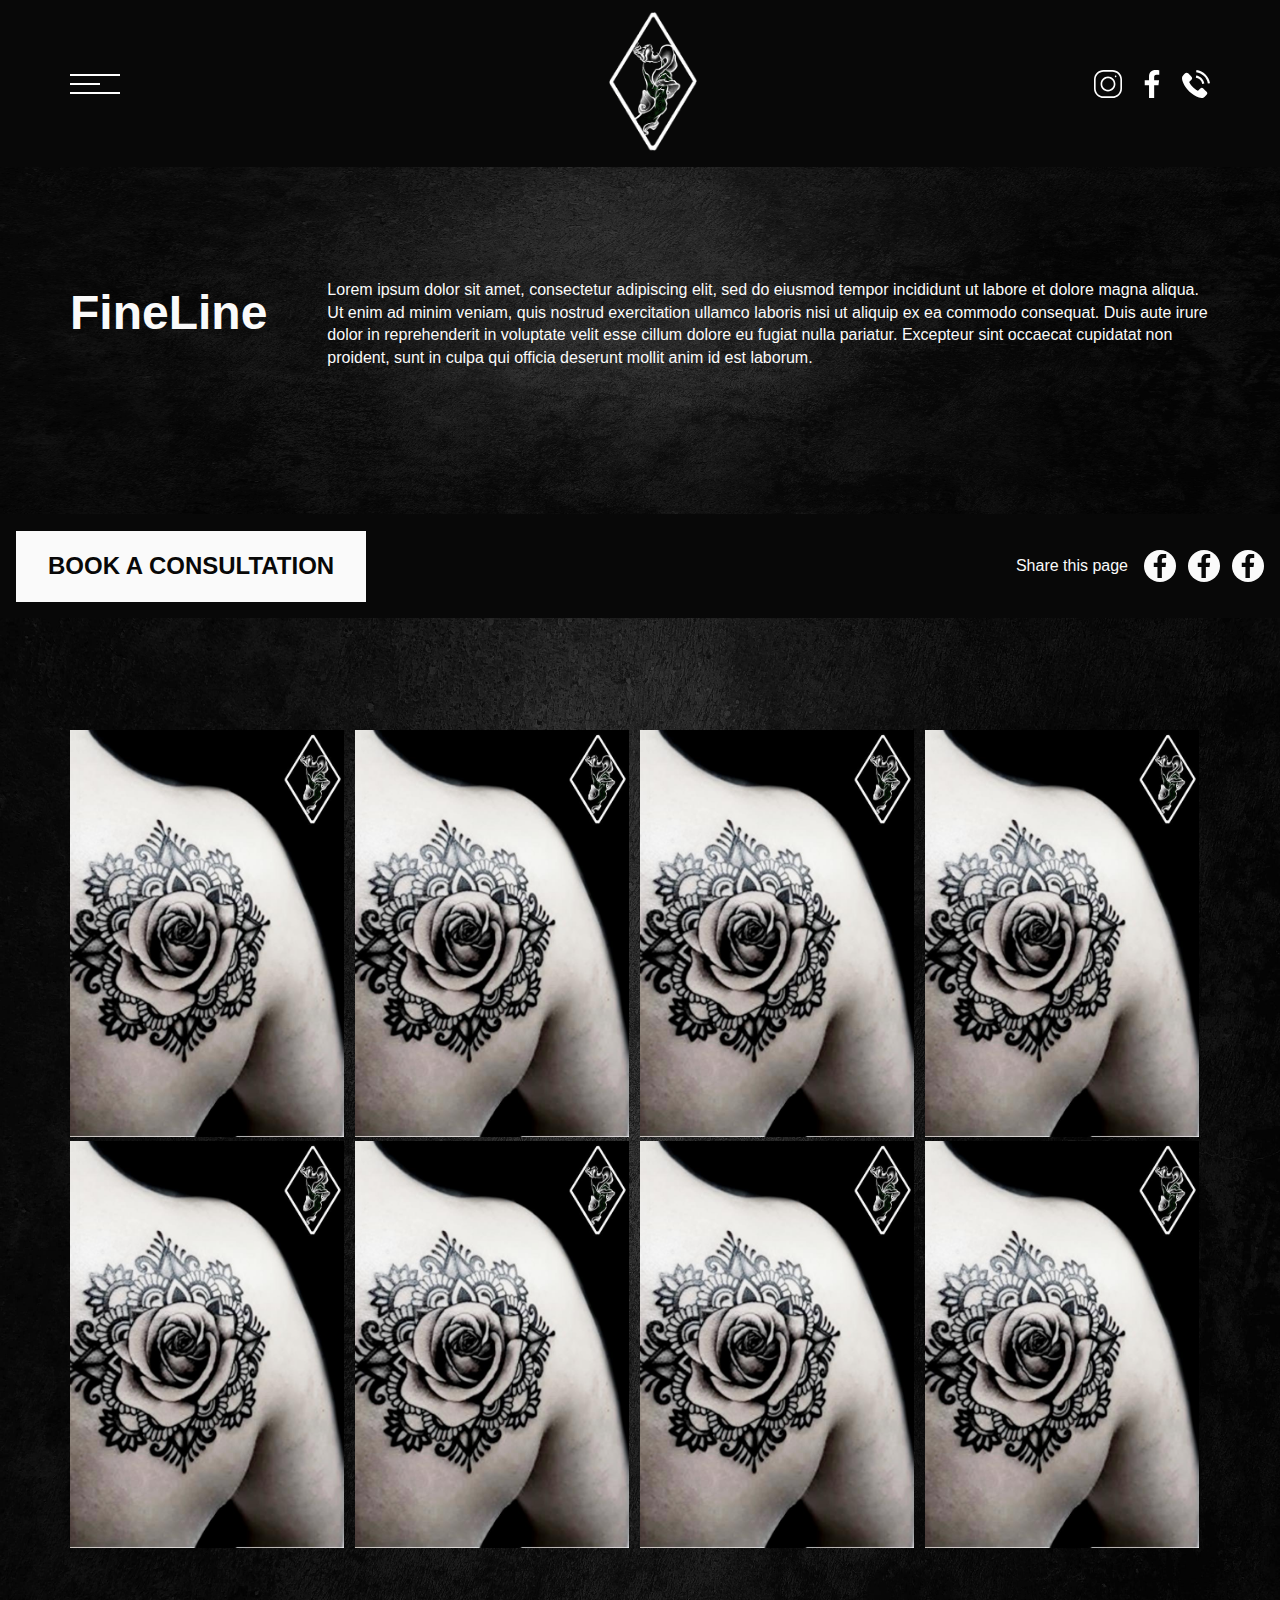
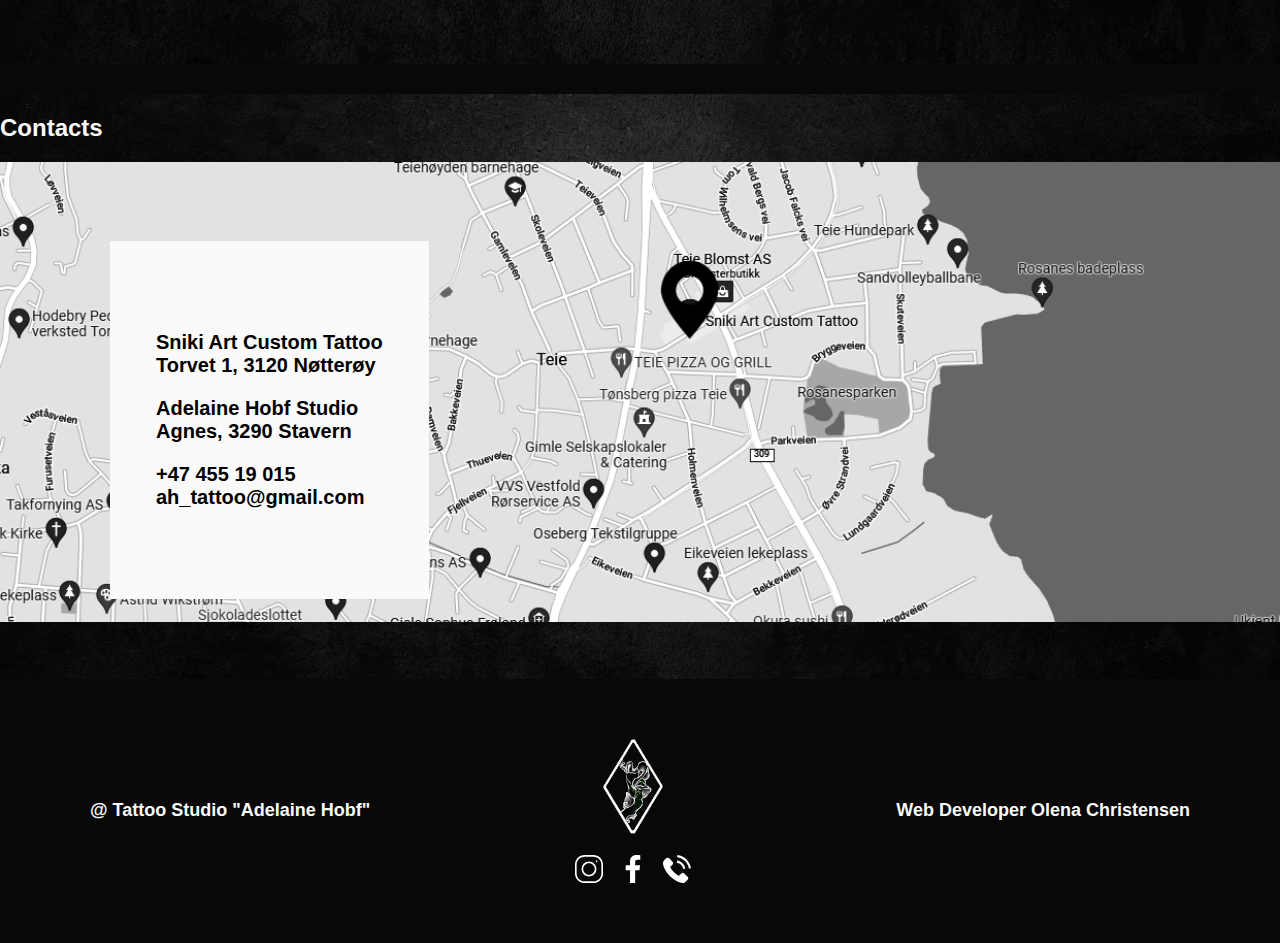
==== markup/portfolio.html @ 4c8a541f "styling" ====
<!DOCTYPE html>
<html lang="en">
<head>
  <meta charset="utf-8" />
  <meta name="viewport" content="width=device-width, initial-scale=1" />
  <meta name="description" content="Web site created using create-react-app"/>
  <link rel="stylesheet" href="../assets/css/style.css"/>
  <link rel="preconnect" href="https://fonts.googleapis.com">
  <link rel="preconnect" href="https://fonts.gstatic.com" crossorigin>
  <link href="https://fonts.googleapis.com/css2?family=Lato:wght@300&family=Montserrat:ital,wght@0,300;0,400;0,500;0,600;0,700;1,400&display=swap" rel="stylesheet">
  <title>AH - The Tattoo Artist</title>
</head>
<body>
<noscript>You need to enable JavaScript to run this app.</noscript>
<div id="root">
  <header class="main-header container">
    <div class="main-header__top">
        <nav class="main-nav">
          <div class="hamburger">
            <span></span>
          </div>
          <ul class="list main-nav__list">
            <li class="main-nav__item">
              <a href="#" class="main-nav__link">Portfolio</a>
            </li>
            <li class="main-nav__item">
              <a class="main-nav__link">Tattoo Artist</a>
            </li>
            <li class="main-nav__item">
              <a class="main-nav__link">Studio Services</a>
            </li>
            <li class="main-nav__item">
              <a class="main-nav__link">F.A.Q</a>
            </li>
            <li class="main-nav__item">
              <a class="main-nav__link">Booking</a>
            </li>
            <li class="main-nav__item">
              <a class="main-nav__link">Contacts</a>
            </li>
          </ul>
        </nav>
      <div class="logo">
        <a href="./" class="logo__link">
          <img src="../assets/img/logo.png" alt="" width="88" height="140"/>
        </a>
      </div>
        <nav class="social-nav">
          <ul class="social-nav__list">
            <li class="social-nav__item">
              <a class="social-nav__link" href="">
                <span><svg><use href="../assets/svg/sprite.svg#instagram"></use></svg></span>
                Instagram
              </a>
            </li>
            <li class="social-nav__item">
              <a class="social-nav__link">
                <span><svg><use href="../assets/svg/sprite.svg#facebook"></use></svg></span>
                Messenger
              </a>
            </li>
            <li class="social-nav__item">
              <a class="social-nav__link">
                <span><svg><use href="../assets/svg/sprite.svg#phone"></use></svg></span>
                Facebook
              </a>
            </li>
          </ul>
        </nav>
    </div>
  </header>
  <main class="site-main">
    <section class="tattoo-style page-block container">
      <h2 class="title title--secondary page-block__title tattoo-style__title">FineLine</h2>
      <div class="tattoo-style__text">
        Lorem ipsum dolor sit amet, consectetur adipiscing elit, sed do eiusmod tempor incididunt ut labore et dolore
        magna aliqua. Ut enim ad minim veniam, quis nostrud exercitation ullamco laboris nisi ut aliquip ex ea commodo
        consequat. Duis aute irure dolor in reprehenderit in voluptate velit esse cillum dolore eu fugiat nulla
        pariatur. Excepteur sint occaecat cupidatat non proident, sunt in culpa qui officia deserunt mollit anim id est
        laborum.
      </div>
    </section>
    <section class="advertisement">
      <div class="container">
      <button class="btn btn--light-bg" type="submit">BOOK A CONSULTATION</button>
      <div class="social-share">
        <span>Share this page</span>
        <ul class="social-share__list list">
          <li class="social-share__item">
            <a href="#" class="social-share__link">
              <svg><use href="../assets/svg/sprite.svg#facebook"></use></svg>
            </a>
          </li>
          <li class="social-share__item">
            <a href="#" class="social-share__link">
              <svg><use href="../assets/svg/sprite.svg#facebook"></use></svg>
            </a>
          </li>
          <li class="social-share__item">
            <a href="#" class="social-share__link">
              <svg><use href="../assets/svg/sprite.svg#facebook"></use></svg>
            </a>
          </li>
        </ul>
      </div>
      </div>
    </section>
    <section class="gallery page-block container">
      <ul class="gallery__list list">
        <li class="gallery__item">
          <img src="../assets/img/gallery/1.jpg" alt="some alt">
        </li>
        <li class="gallery__item">
          <img src="../assets/img/gallery/1.jpg" alt="some alt">
        </li>
        <li class="gallery__item">
          <img src="../assets/img/gallery/1.jpg" alt="some alt">
        </li>
        <li class="gallery__item">
          <img src="../assets/img/gallery/1.jpg" alt="some alt">
        </li>
        <li class="gallery__item">
          <img src="../assets/img/gallery/1.jpg" alt="some alt">
        </li>
        <li class="gallery__item">
          <img src="../assets/img/gallery/1.jpg" alt="some alt">
        </li>
        <li class="gallery__item">
          <img src="../assets/img/gallery/1.jpg" alt="some alt">
        </li>
        <li class="gallery__item">
          <img src="../assets/img/gallery/1.jpg" alt="some alt">
        </li>
      </ul>
    </section>
    <section class="main-page-block contacts container">
      <h2 class="main-page-block__title">Contacts</h2>
      <div class="contacts__map-wrap">
        <picture>
          <source media="(min-width: 990px)" srcset="../assets/img/map.PNG">
          <img src="../assets/img/map-mobile.PNG" alt="" />
        </picture>
        <div class="contacts__content">
          <p>
            Sniki Art Custom Tattoo<br>
            Torvet 1, 3120 Nøtterøy
          </p>
          <p>
            Adelaine Hobf Studio<br>
            Agnes, 3290 Stavern
          </p>
          <p>
            +47 455 19 015<br>
            ah_tattoo@gmail.com
          </p>
        </div>
      </div>
    </section>
  </main>
  <footer class="main-footer container">
    <div class="main-footer__copyrights">@ Tattoo Studio "Adelaine Hobf"</div>
    <div class="main-footer__middle-section">
      <div class="logo">
        <img src="../assets/img/logo.png" alt="" width="88" height="140"/>
      </div>
      <nav class="social-nav">
        <ul class="social-nav__list">
          <li class="social-nav__item">
            <a class="social-nav__link" href="">
              <span><svg><use href="../assets/svg/sprite.svg#instagram"></use></svg></span>
            </a>
          </li>
          <li class="social-nav__item">
            <a class="social-nav__link">
              <span><svg><use href="../assets/svg/sprite.svg#facebook"></use></svg></span>
            </a>
          </li>
          <li class="social-nav__item">
            <a class="social-nav__link">
              <span><svg><use href="../assets/svg/sprite.svg#phone"></use></svg></span>
            </a>
          </li>
        </ul>
      </nav>
    </div>
    <div>Web Developer Olena Christensen</div>
  </footer>
</div>
<div class="modal booking">
  <div class="modal__header">
    <h2 class="title title--secondary modal__title">
      FILL THE FORM AND WE WILL CONTACT YOU SOON
    </h2>
    <button class="close-button"></button>
  </div>
  <div class="modal__content booking__content">
    <form id="bookingModal" class="booking__form" method="POST">
      <div class="booking__input-wrap">
        <input type="text" name="name" placeholder="Full Name" required />
      </div>
      <div class="booking__input-wrap">
        <input type="text" name="phone" placeholder="Phone Number" required />
      </div>
      <div class="booking__input-wrap">
        <input id="consentModal" type="checkbox" name="consent" placeholder="Phone Number" required />
        <label for="consentModal">
          <span class="checkbox"></span>
          CONSENT WITH PROCESSING OF MY PERSONAL DATA
        </label>
      </div>
      <button class="btn btn--transparent booking__submit-btn" type="submit">BOOK A CONSULTATION</button>
    </form>
  </div>
</div>
<script src="../assets/js/script.js"></script>
</body>
</html>
---- assets/css/style.css ----
* {
  box-sizing: border-box;
}

body {
  margin: 0;
  font-family: "Monseratt", sans-serif;
  color: #fafafa;
  background-color: #fafafa;
}

.list {
  margin: 0;
  padding: 0;
  list-style: none;
}

.background-wrap {
  margin: 0 auto;
  width: 1440px;
}

.overlay {
  position: relative;
}
.overlay::before {
  content: "";
  display: block;
  position: absolute;
  width: 100%;
  height: 100%;
  background-color: rgba(0, 0, 0, 0.7);
  box-sizing: border-box;
  top: 0;
  left: 0;
  right: 0;
  bottom: 0;
  z-index: 1;
}

.container {
  margin: 0 auto;
  padding: 0 16px;
  min-width: 320px;
  width: 100vw;
  background-image: url("../img/body-bg-mobile.jpg");
  background-repeat: no-repeat;
  background-size: 100% 100%;
  background-position: top center;
  background-color: #080808;
  overflow: hidden;
}

@media (min-width: 990px) {
  .container {
    padding: 0 70px;
    max-width: 1440px;
    background-image: url("../img/body-bg.jpg");
  }
}
.modal {
  display: none;
}

.modal.shown {
  display: block;
  position: fixed;
  top: 50%;
  left: 50%;
  padding: 40px 20px;
  width: 90%;
  max-width: 600px;
  transform: translate(-50%, -50%);
  color: #080808;
  background-image: url("../img/form-background.png");
  background-repeat: no-repeat;
  background-color: #fafafa;
  z-index: 5;
}
.modal.shown .modal__header {
  position: relative;
  margin-bottom: 20px;
}
.modal.shown .modal__header .close-button {
  position: absolute;
  right: 0;
  top: 0;
  transform: translate(0, -100%);
}
.modal.shown .booking__form {
  padding: 0;
  height: unset;
  background-image: none;
  background-color: transparent;
}

@media (min-width: 990px) {
  .modal.shown {
    padding: 70px 40px;
    width: 600px;
  }
  .modal.shown .modal__header {
    margin-bottom: 36px;
  }
  .modal.shown .modal__header .close-button {
    position: absolute;
    right: -20px;
    top: -20px;
    transform: translate(0, -100%);
  }
  .modal.shown .booking__content {
    width: 100%;
  }
}
.btn {
  position: relative;
  display: flex;
  justify-content: center;
  align-items: center;
  padding: 0 16px;
  height: 46px;
  font-size: 16px;
  font-weight: 800;
  color: #080808;
  text-transform: uppercase;
  border: 2px solid #080808;
  border-left: none;
}

.btn--transparent {
  background-color: transparent;
}
.btn--transparent::before {
  content: "";
  display: block;
  position: absolute;
  width: 2px;
  height: 50%;
  background-color: black;
  box-sizing: border-box;
  left: 0;
  bottom: 0;
}

.btn--light-bg {
  background-color: #fafafa;
  border: none;
}
.btn--light-bg::before {
  display: none;
}

@media (min-width: 990px) {
  .btn {
    padding: 0 32px;
    height: 71px;
    font-size: 24px;
    font-weight: 700;
  }
}
.close-button {
  position: relative;
  display: block;
  padding: 0;
  width: 20px;
  height: 20px;
  background-color: transparent;
  border: none;
}
.close-button::before, .close-button::after {
  content: "";
  display: block;
  position: absolute;
  width: 24px;
  height: 3px;
  background-color: #080808;
  box-sizing: border-box;
  left: -2px;
  bottom: 9px;
  border-radius: 2px;
}
.close-button::before {
  transform: rotate(45deg);
}
.close-button::after {
  transform: rotate(-45deg);
}

.title {
  margin: 0;
}

.logo {
  width: 40px;
}
.logo img {
  width: 40px;
  height: auto;
}

@media (min-width: 990px) {
  .logo {
    width: 88px;
  }
  .logo img {
    width: 88px;
    height: auto;
  }
}
.hamburger {
  width: 50px;
  height: 20px;
}
.hamburger span {
  position: relative;
  display: block;
  width: 50px;
  height: 2px;
  background-color: white;
  transition: all 0.3s ease;
}
.hamburger span::before, .hamburger span::after {
  content: "";
  display: block;
  position: absolute;
  left: 0;
  height: 2px;
  background-color: white;
  transition: all 0.3s ease;
}
.hamburger span::before {
  top: 9px;
  width: 30px;
}
.hamburger span::after {
  top: 18px;
  width: 50px;
}

.main-header.container {
  background-image: none;
}
.main-header.container .main-header__top {
  display: flex;
  align-items: center;
  justify-content: space-between;
  padding: 12px 0;
}
.main-header.container.main-header--index {
  position: relative;
  background-image: url("../img/main-screen-bw.png"), url("../img/body-bg-mobile.jpg");
  background-repeat: no-repeat, no-repeat;
  background-size: 400px 400px, 100% 100%;
  background-position: top -50px right -50px, top center;
}
.main-header.container.main-header--index::after {
  content: "";
  display: block;
  position: absolute;
  width: 100%;
  height: 16px;
  background-color: #080808;
  box-sizing: border-box;
  bottom: 0;
  right: 0;
}
.main-header.container.main-header--index .main-header__top {
  justify-content: flex-start;
  padding-bottom: 0;
}
.main-header.container.main-header--index .logo {
  margin-right: 20px;
}
.main-header.container.main-header--index .main-nav {
  margin-right: 30px;
}

.main-header__btn {
  height: 40px;
  font-size: 12px;
}

@media (min-width: 990px) {
  .main-header.container.main-header--index {
    background-image: url("../img/main-screen-bw.png"), url("../img/body-bg.jpg");
    background-repeat: no-repeat, no-repeat;
    background-size: 880px 880px, 100% 100%;
    background-position: top -140px right 0, top center;
  }
  .main-header.container.main-header--index::after {
    content: "";
    display: block;
    position: absolute;
    width: 100%;
    height: 30px;
    background-color: #080808;
    box-sizing: border-box;
    bottom: 0;
    right: 0;
  }
  .main-header.container.main-header--index .logo {
    margin-right: 73px;
  }
  .main-header__top {
    padding-top: 42px;
  }
  .main-header__btn {
    height: 60px;
    font-size: 20px;
  }
}
.main-nav {
  position: relative;
}

.main-nav__list {
  display: none;
}

.main-nav.shown .main-nav__list {
  position: absolute;
  display: flex;
  flex-direction: column;
  bottom: -10px;
  padding: 18px;
  background-color: #080808;
  border: 2px solid #fafafa;
  transform: translate(0, 100%);
  z-index: 1;
}
.main-nav.shown .main-nav__list .main-nav__link {
  display: inline-block;
  color: inherit;
  text-decoration: none;
  font-size: inherit;
  padding: 8px 0;
  font-size: 14px;
  text-transform: uppercase;
  white-space: nowrap;
}
.main-nav.shown .hamburger {
  position: relative;
}
.main-nav.shown .hamburger span {
  position: absolute;
  bottom: 9px;
  left: -2px;
  transform: rotate(-20deg);
}
.main-nav.shown .hamburger span::before {
  display: none;
}
.main-nav.shown .hamburger span::after {
  top: 0;
  transform: rotate(40deg);
}

@media (min-width: 990px) {
  .main-nav {
    margin-right: 91px;
  }
}
.social-nav__list {
  margin: 0;
  padding: 0;
  list-style: none;
  display: flex;
  column-gap: 8px;
}

.social-nav__link {
  display: inline-block;
  color: inherit;
  text-decoration: none;
  font-size: inherit;
  display: flex;
  align-items: center;
  font-size: 0;
}
.social-nav__link svg {
  width: 20px;
  height: 20px;
  fill: white;
}

@media (min-width: 990px) {
  .social-nav__list {
    column-gap: 16px;
  }
  .social-nav__link svg {
    width: 28px;
    height: 28px;
  }
}
.social-share {
  display: flex;
  align-items: center;
  column-gap: 16px;
}

.social-share__list {
  display: flex;
  align-items: center;
  column-gap: 12px;
}

.social-share__link {
  display: flex;
  justify-content: center;
  align-items: center;
  width: 32px;
  height: 32px;
  border-radius: 50%;
  background-color: #fafafa;
}
.social-share__link svg {
  width: 24px;
  height: 24px;
  fill: #080808;
}

.main-offer {
  display: flex;
  padding: 30px 0 84px;
}
.main-offer .main-header__btn {
  margin-top: 25px;
  margin-left: -10px;
}

.main-offer__content-wrap {
  position: relative;
  display: flex;
  flex-direction: column;
  padding-left: 17px;
  text-align: right;
  text-transform: uppercase;
  line-height: 1;
}

.main-offer__decorative-text {
  position: absolute;
  left: -22px;
  top: 22px;
  font-size: 9px;
  font-weight: 500;
  transform: rotate(-90deg);
}
.main-offer__decorative-text::before {
  content: "";
  display: block;
  position: absolute;
  width: 10px;
  height: 1px;
  background-color: white;
  box-sizing: border-box;
  top: 50%;
  left: -2px;
  transform: translate(-100%, -50%);
}

.main-offer__title {
  margin: 0;
  font-size: 30px;
  font-weight: 700;
  line-height: 0.9;
}

.main-offer__motto {
  display: block;
  margin-top: 10px;
  text-align: right;
  font-size: 10px;
  font-weight: 600;
}

@media (min-width: 990px) {
  .main-offer {
    padding: 145px 0 93px;
  }
  .main-offer .main-header__btn {
    margin-top: 42px;
    margin-left: -10px;
  }
  .main-offer__content-wrap {
    padding-left: 37px;
    text-align: right;
    text-transform: uppercase;
    line-height: 1;
  }
  .main-offer__decorative-text {
    left: -58px;
    top: 62px;
    font-size: 18px;
    font-weight: 600;
    transform: rotate(-90deg);
  }
  .main-offer__decorative-text::before {
    content: "";
    display: block;
    position: absolute;
    width: 45px;
    height: 2px;
    background-color: white;
    box-sizing: border-box;
    top: 50%;
    left: -10px;
    transform: translate(-100%, -50%);
  }
  .main-offer h1 {
    font-size: 100px;
  }
  .main-offer__motto {
    margin-top: 10px;
    text-align: right;
    font-size: 28px;
    letter-spacing: 1px;
  }
}
.page-block {
  position: relative;
  padding-top: 40px;
  padding-bottom: 56px;
}
.page-block::after {
  content: "";
  display: block;
  position: absolute;
  width: 100%;
  height: 16px;
  background-color: #080808;
  box-sizing: border-box;
  bottom: 0;
  right: 0;
}

.page-block__title {
  margin-top: 0;
  margin-bottom: 32px;
  text-align: center;
  font-size: 32px;
}

@media (min-width: 990px) {
  .page-block {
    position: relative;
    padding-top: 112px;
    padding-bottom: 142px;
  }
  .page-block::after {
    content: "";
    display: block;
    position: absolute;
    width: 100%;
    height: 30px;
    background-color: #080808;
    box-sizing: border-box;
    bottom: 0;
    right: 0;
  }
  .page-block__title {
    margin-top: 0;
    margin-bottom: 56px;
    text-align: center;
    font-size: 48px;
  }
}
.portfolio__list-wrap {
  width: 100%;
}

.portfolio__list {
  margin: 0;
  padding: 0;
  list-style: none;
  display: flex;
  justify-content: center;
  column-gap: 38px;
}

.portfolio__item {
  display: none;
}
.portfolio__item.active {
  display: block;
}

.portfolio__link {
  display: inline-block;
  color: inherit;
  text-decoration: none;
  font-size: inherit;
  position: relative;
}

.portfolio__link-title {
  position: absolute;
  bottom: 50px;
  right: -22px;
  display: flex;
  flex-direction: column;
  font-size: 28px;
  font-weight: 700;
  line-height: 0.9;
  text-shadow: 6px 2px 2px rgba(0, 0, 0, 0.95);
}
.portfolio__link-title span:last-child {
  margin-left: 20px;
}

@media (min-width: 990px) {
  .portfolio__list-wrap {
    width: 90%;
  }
  .portfolio__list {
    margin: 0;
    padding: 0;
    list-style: none;
    display: flex;
    justify-content: center;
    column-gap: 38px;
  }
  .portfolio__item {
    display: block;
  }
  .portfolio__link {
    display: inline-block;
    color: inherit;
    text-decoration: none;
    font-size: inherit;
    position: relative;
  }
  .portfolio__link-title {
    position: absolute;
    bottom: 50px;
    right: -22px;
    display: flex;
    flex-direction: column;
    font-size: 36px;
    font-weight: 700;
    line-height: 0.9;
    text-shadow: 6px 2px 2px rgba(0, 0, 0, 0.95);
  }
  .portfolio__link-title span:last-child {
    margin-left: 20px;
  }
}
.about {
  padding-bottom: 86px;
  text-align: center;
}

.about__img-wrap {
  position: relative;
  margin: 0 auto;
  width: 260px;
  height: 260px;
}
.about__img-wrap::before {
  content: "";
  display: block;
  position: absolute;
  width: 123%;
  height: 100%;
  background-color: transparent;
  box-sizing: border-box;
  left: 50%;
  top: 30px;
  border: 2px solid #fafafa;
  transform: translate(-50%, 0);
}
.about__img-wrap img {
  position: absolute;
  top: 0;
  left: 0;
  width: 100%;
  height: auto;
  z-index: 1;
}

@media (min-width: 990px) {
  .about {
    padding-bottom: 192px;
  }
  .about__img-wrap {
    width: 400px;
    height: 400px;
  }
  .about__img-wrap::before {
    top: 50px;
  }
}
.services__list {
  display: flex;
  flex-wrap: wrap;
  justify-content: center;
  column-gap: 4%;
  row-gap: 60px;
  margin: 0 auto;
  width: 100%;
  max-width: 100%;
}

.services__item {
  width: 100%;
  max-width: 100%;
  display: flex;
  justify-content: center;
}

.services__link {
  display: inline-block;
  color: inherit;
  text-decoration: none;
  font-size: inherit;
}

.services__article h4 {
  margin-top: 0;
  margin-bottom: 20px;
  font-size: 24px;
}

.services__article-img-wrap {
  margin-bottom: 42px;
  max-width: 100%;
}
.services__article-img-wrap img {
  width: 100%;
  max-width: 100%;
  height: auto;
}

.services__item-list {
  margin: 0;
  padding: 0;
  list-style: none;
}

@media (min-width: 990px) {
  .services__list {
    margin: 0;
    padding: 0;
    list-style: none;
    display: flex;
    flex-wrap: wrap;
    justify-content: center;
    column-gap: 4%;
    row-gap: 60px;
    margin: 0 auto;
    max-width: 1102px;
  }
  .services__item {
    width: 430px;
  }
  .services__link {
    display: inline-block;
    color: inherit;
    text-decoration: none;
    font-size: inherit;
  }
  .services__article h4 {
    margin-top: 0;
    margin-bottom: 20px;
    font-size: 24px;
  }
  .services__article-img-wrap {
    margin-bottom: 42px;
  }
  .services__article-img-wrap img {
    width: 430px;
  }
  .services__item-list {
    margin: 0;
    padding: 0;
    list-style: none;
  }
}
.faq__list {
  display: flex;
  flex-direction: column;
  margin: 0 auto;
  width: 100%;
}

.faq__item {
  position: relative;
  padding: 16px 0;
  border-top: 1px solid rgba(255, 255, 255, 0.65);
}
.faq__item:last-child {
  border-bottom: 1px solid rgba(255, 255, 255, 0.65);
}
.faq__item p {
  margin: 0;
  height: 0;
  overflow: hidden;
}

.faq__item-title {
  margin: 0;
  width: 80%;
  font-size: 18px;
  font-weight: 600;
}

.faq__item-handle {
  position: absolute;
  right: 0;
  top: 50%;
  width: 25px;
  height: 11px;
  transform: translate(0, -50%);
}
.faq__item-handle::before {
  content: "";
  display: block;
  position: absolute;
  width: 16px;
  height: 16px;
  background-color: transparent;
  box-sizing: border-box;
  border: 2px solid #fafafa;
  border-radius: 2px;
  border-left: none;
  border-top: none;
  transform: rotate(45deg) skew(-4deg, -4deg);
  bottom: 3px;
  left: 4px;
}

@media (min-width: 990px) {
  .faq__list {
    width: 1000px;
  }
  .faq__item {
    padding: 20px 0;
  }
  .faq__item-title {
    font-size: 24px;
  }
  .faq__item-handle {
    position: absolute;
    right: 0;
    top: 50%;
    width: 25px;
    height: 11px;
    transform: translate(0, -50%);
  }
  .faq__item-handle::before {
    content: "";
    display: block;
    position: absolute;
    width: 16px;
    height: 16px;
    background-color: transparent;
    box-sizing: border-box;
    border: 2px solid white;
    border-radius: 2px;
    border-left: none;
    border-top: none;
    transform: rotate(45deg) skew(-4deg, -4deg);
    bottom: 3px;
    left: 4px;
  }
}
.booking__content {
  display: flex;
  margin: 0 auto;
  width: 100%;
}

.booking__img-wrap {
  display: none;
}

.booking__form {
  padding: 60px 36px;
  width: 100%;
  color: #080808;
  background-image: url("../img/form-background.png");
  background-repeat: no-repeat;
  background-color: #fafafa;
}

.booking__form-title {
  margin-bottom: 27px;
  font-size: 20px;
  font-weight: 700;
}

.booking__input-wrap {
  margin-bottom: 32px;
  width: 100%;
}
.booking__input-wrap input {
  padding-bottom: 8px;
  width: 100%;
  height: 32px;
  font-size: 20px;
  font-weight: 600;
  color: #080808;
  border: 2px solid #080808;
  border-left: none;
  border-top: none;
  background-color: transparent;
}
.booking__input-wrap input:focus {
  border-left: none;
  border-top: none;
  outline: none;
}
.booking__input-wrap input[type=checkbox] {
  display: none;
}

label[for=consent],
label[for=consentModal] {
  display: inline-block;
  position: relative;
  padding-left: 28px;
  font-size: 12px;
  font-weight: 600;
  color: #373737;
  text-transform: uppercase;
}
label[for=consent] .checkbox,
label[for=consentModal] .checkbox {
  position: absolute;
  display: block;
  width: 21px;
  height: 21px;
  left: 0;
  top: 50%;
  background-color: transparent;
  border: 2px solid #080808;
  transform: translate(0, -50%);
}

input[type=checkbox]:checked + label .checkbox::after {
  content: "";
  display: block;
  position: absolute;
  width: 9px;
  height: 16px;
  background-color: transparent;
  box-sizing: border-box;
  bottom: 3px;
  left: 4px;
  border: 3px solid #080808;
  border-left: none;
  border-top: none;
  border-radius: 2px;
  transform: rotate(45deg) skew(9deg, 7deg);
}

.booking__submit-btn {
  width: 100%;
}
.booking__submit-btn::before {
  content: "";
  display: block;
  position: absolute;
  width: 2px;
  height: 50%;
  background-color: black;
  box-sizing: border-box;
  left: 0;
  bottom: 0;
}

input::placeholder {
  color: #6F6D6D;
  font-weight: 600;
  font-size: 16px;
}

@media (min-width: 990px) {
  .booking__content {
    display: flex;
    margin: 0 auto;
    width: 1230px;
  }
  .booking__img-wrap {
    display: block;
    width: 615px;
    height: 657px;
    background-image: url("../img/booking.jpg");
    background-repeat: no-repeat;
    background-position: top -120px left;
    background-size: 615px auto;
  }
  .booking__form {
    padding: 107px 97px 0 60px;
    width: 615px;
    height: 657px;
    background-image: url("../img/form-background.png");
  }
  .booking__form-title {
    margin-bottom: 67px;
    font-size: 24px;
    font-weight: 700;
  }
  .booking__input-wrap {
    margin-bottom: 52px;
    width: 100%;
  }
  .booking__input-wrap input {
    padding-bottom: 11px;
    width: 100%;
    height: 32px;
    font-size: 20px;
    font-weight: 600;
  }
  label[for=consent] {
    padding-left: 36px;
    font-size: 14px;
    font-weight: 700;
  }
  input[type=checkbox]:checked + label::after {
    content: "";
    display: block;
    position: absolute;
    width: 9px;
    height: 16px;
    background-color: transparent;
    box-sizing: border-box;
    bottom: 3px;
    left: 6px;
  }
  input::placeholder {
    font-weight: 600;
    font-size: 20px;
  }
}
.contacts.container {
  padding-left: 0;
  padding-right: 0;
  padding-bottom: 0;
}
.contacts.container::after {
  display: none;
}

.contacts__map-wrap {
  position: relative;
  width: 100%;
}
.contacts__map-wrap picture {
  display: block;
  width: 100%;
  height: auto;
}
.contacts__map-wrap img {
  width: 100%;
  height: auto;
}

.contacts__content {
  padding: 32px 26px;
  color: #080808;
  font-weight: 600;
  font-size: 16px;
  background-color: #fafafa;
}

@media (min-width: 990px) {
  .contacts__map-wrap {
    position: relative;
    width: 100%;
    height: 517px;
  }
  .contacts__map-wrap img {
    width: 100%;
    height: auto;
  }
  .contacts__content {
    position: absolute;
    top: 50%;
    left: 110px;
    padding: 70px 46px;
    color: black;
    font-weight: 700;
    font-size: 20px;
    transform: translate(0, -50%);
  }
}
.main-footer {
  padding: 60px 90px;
  display: flex;
  flex-direction: column;
  justify-content: space-between;
  align-items: center;
  row-gap: 20px;
  font-weight: 500;
  font-size: 12px;
  background-image: none;
}

.main-footer__middle-section {
  display: flex;
  flex-direction: column;
  align-items: center;
  row-gap: 16px;
}
.main-footer__middle-section .logo {
  width: 60px;
}
.main-footer__middle-section .logo img {
  width: 60px;
}

@media (min-width: 990px) {
  .main-footer {
    padding: 60px 90px;
    display: flex;
    flex-direction: row;
    font-weight: 600;
    font-size: 18px;
  }
  .main-footer__middle-section {
    row-gap: 16px;
  }
  .main-footer__middle-section .logo {
    width: 60px;
  }
  .main-footer__middle-section .logo img {
    width: 60px;
  }
}
.handlers {
  position: relative;
  margin: 0 auto;
}

.handlers__elements {
  position: absolute;
  top: 50%;
  display: flex;
  justify-content: space-between;
  width: 100%;
  transform: translate(0, -50%);
  z-index: 5;
}

.handlers__left-arrow,
.handlers__right-arrow {
  position: relative;
  width: 45px;
  height: 2px;
  background-color: white;
}
.handlers__left-arrow::before,
.handlers__right-arrow::before {
  content: "";
  display: block;
  position: absolute;
  width: 18px;
  height: 22px;
  background-color: transparent;
  box-sizing: border-box;
  right: 0;
  bottom: -7px;
  border: 1px solid white;
  border-right: none;
  border-top: none;
  transform: skew(-30deg, -10deg) rotate(-30deg);
}

.handlers__left-arrow::before {
  left: 0;
  bottom: -13px;
  transform: skew(-30deg, -10deg) rotate(-210deg);
}

@media (min-width: 990px) {
  .handlers__left-arrow,
.handlers__right-arrow {
    position: relative;
    width: 70px;
    height: 2px;
    background-color: white;
  }
  .handlers__left-arrow::before,
.handlers__right-arrow::before {
    content: "";
    display: block;
    position: absolute;
    width: 18px;
    height: 22px;
    background-color: transparent;
    box-sizing: border-box;
    right: 0;
    bottom: -7px;
    border: 1px solid white;
    border-right: none;
    border-top: none;
    transform: skew(-30deg, -10deg) rotate(-30deg);
  }
  .handlers__left-arrow::before {
    left: 0;
    bottom: -13px;
    transform: skew(-30deg, -10deg) rotate(-210deg);
  }
}
.advertisement {
  background-color: #080808;
}
.advertisement .container {
  display: flex;
  flex-direction: column;
  row-gap: 20px;
  padding: 16px;
  background-image: none;
}
.advertisement .container .social-share {
  margin-left: auto;
}

@media (min-width: 990px) {
  .advertisement .container {
    flex-direction: row;
  }
}
.tattoo-style {
  line-height: 1.4;
  background-color: #080808;
}
.tattoo-style::after {
  display: none;
}

.tattoo-style__title {
  text-align: left;
}

@media (min-width: 990px) {
  .tattoo-style {
    display: flex;
    column-gap: 60px;
    padding-bottom: 112px;
  }
}
.gallery__list {
  display: flex;
  flex-wrap: wrap;
  column-gap: 1%;
}

.gallery__item {
  width: 24%;
}
.gallery__item img {
  max-width: 100%;
  height: auto;
}

/*# sourceMappingURL=style.css.map */
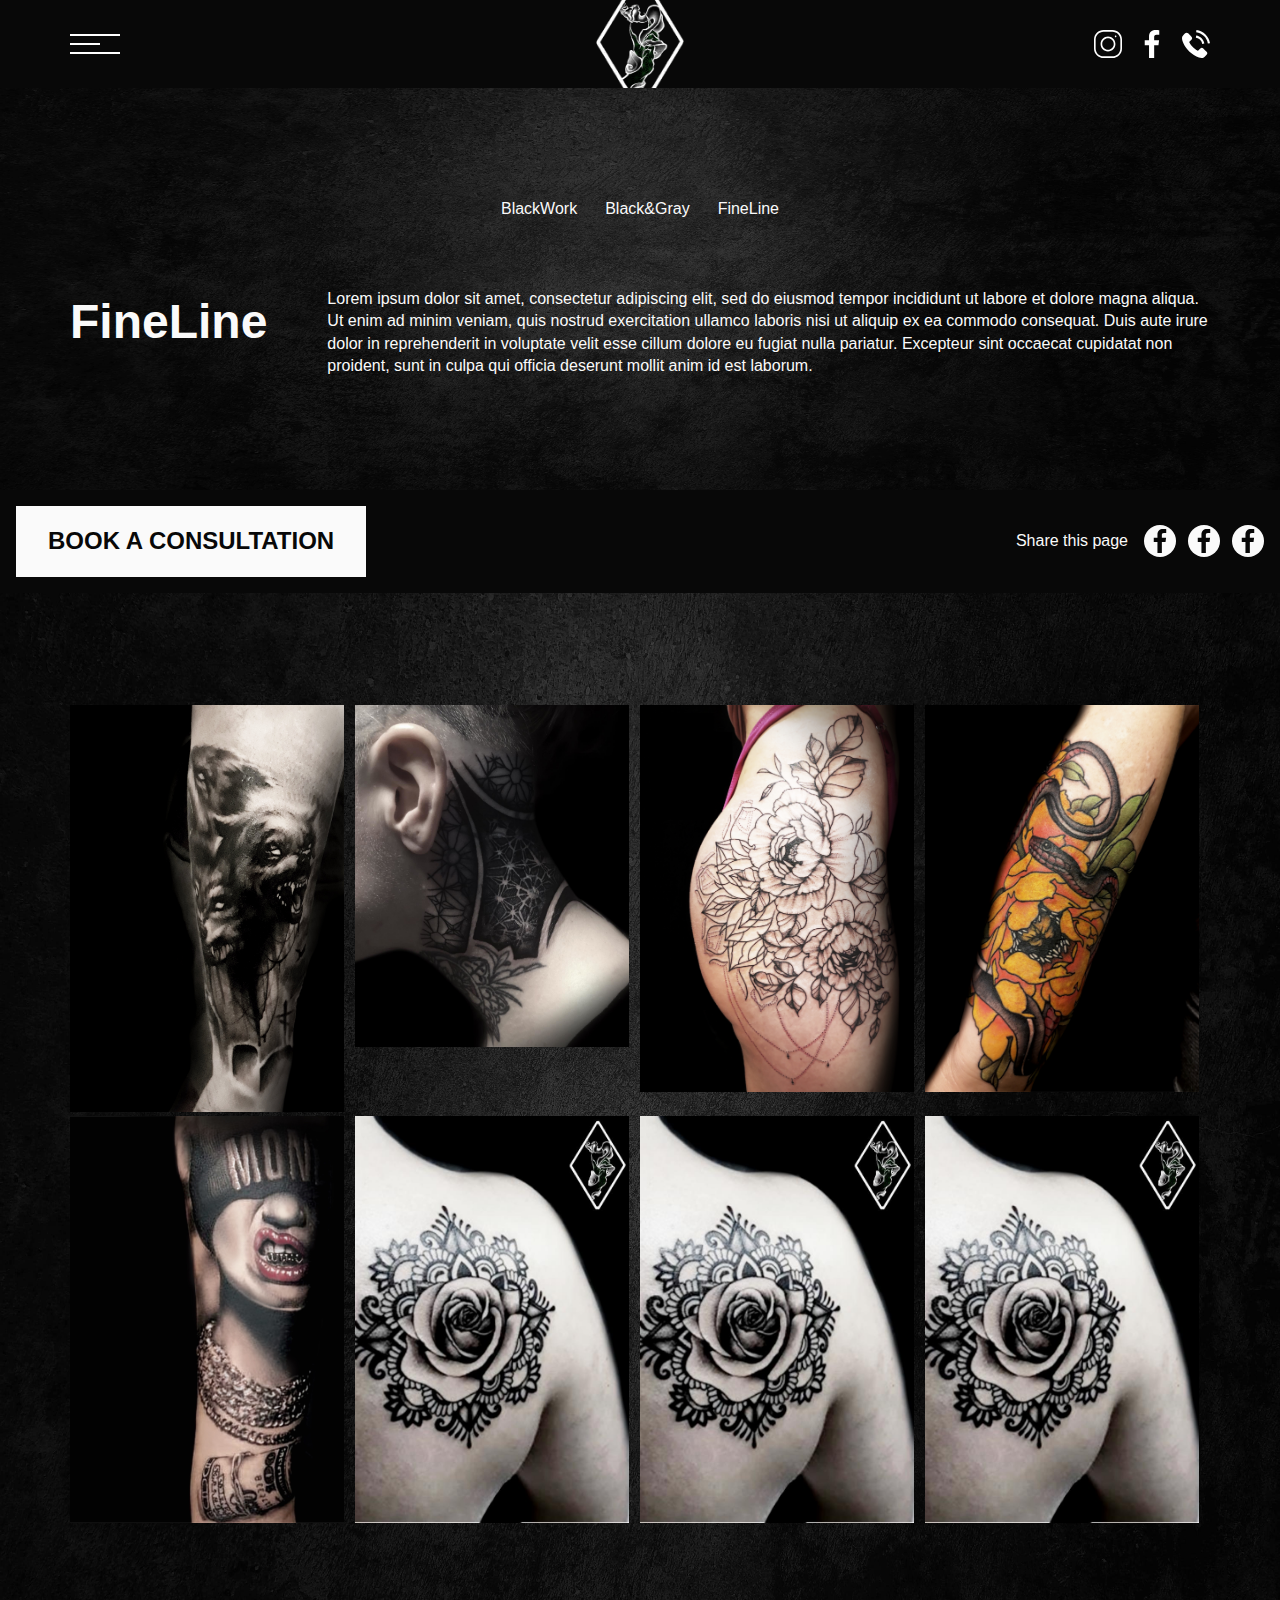
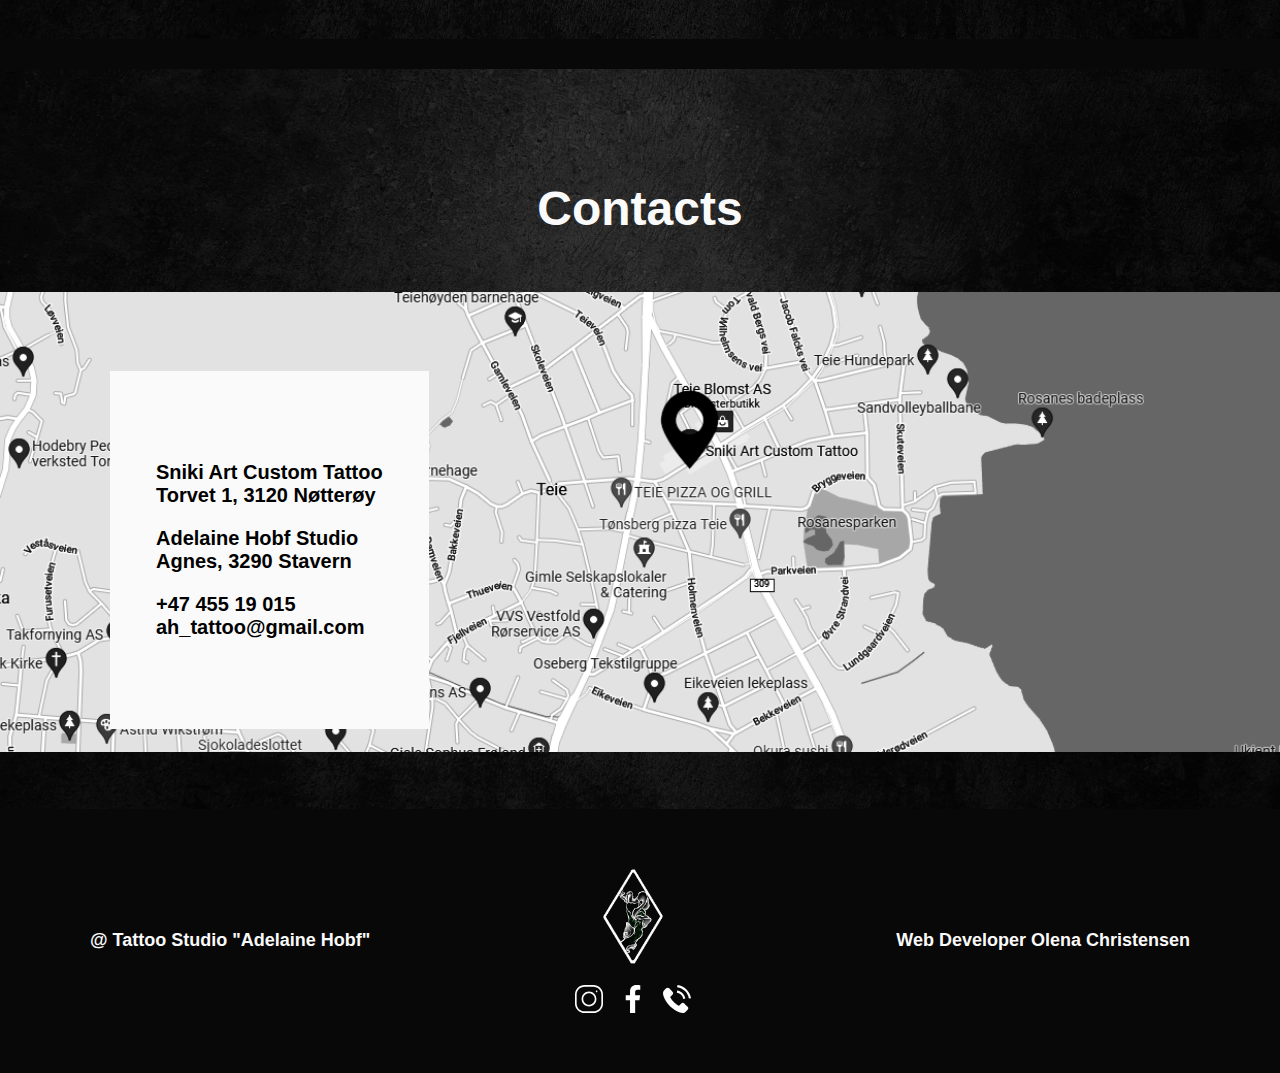
==== commit b7197772: "pictures" ====
--- a/markup/portfolio.html
+++ b/markup/portfolio.html
@@ -71,13 +71,20 @@
   </header>
   <main class="site-main">
     <section class="tattoo-style page-block container">
-      <h2 class="title title--secondary page-block__title tattoo-style__title">FineLine</h2>
-      <div class="tattoo-style__text">
-        Lorem ipsum dolor sit amet, consectetur adipiscing elit, sed do eiusmod tempor incididunt ut labore et dolore
-        magna aliqua. Ut enim ad minim veniam, quis nostrud exercitation ullamco laboris nisi ut aliquip ex ea commodo
-        consequat. Duis aute irure dolor in reprehenderit in voluptate velit esse cillum dolore eu fugiat nulla
-        pariatur. Excepteur sint occaecat cupidatat non proident, sunt in culpa qui officia deserunt mollit anim id est
-        laborum.
+      <ul class="tattoo-style__list list">
+        <li class="tattoo-style__item">BlackWork</li>
+        <li class="tattoo-style__item">Black&Gray</li>
+        <li class="tattoo-style__item active">FineLine</li>
+      </ul>
+      <div class="tattoo-style__item-content">
+        <h2 class="title title--secondary page-block__title tattoo-style__title">FineLine</h2>
+        <div class="tattoo-style__text">
+          Lorem ipsum dolor sit amet, consectetur adipiscing elit, sed do eiusmod tempor incididunt ut labore et dolore
+          magna aliqua. Ut enim ad minim veniam, quis nostrud exercitation ullamco laboris nisi ut aliquip ex ea commodo
+          consequat. Duis aute irure dolor in reprehenderit in voluptate velit esse cillum dolore eu fugiat nulla
+          pariatur. Excepteur sint occaecat cupidatat non proident, sunt in culpa qui officia deserunt mollit anim id est
+          laborum.
+        </div>
       </div>
     </section>
     <section class="advertisement">
@@ -108,6 +115,21 @@
     <section class="gallery page-block container">
       <ul class="gallery__list list">
         <li class="gallery__item">
+          <img src="../assets/img/gallery/blackAndGray.jpg" alt="some alt">
+        </li>
+        <li class="gallery__item">
+          <img src="../assets/img/gallery/blackWork.jpg" alt="some alt">
+        </li>
+        <li class="gallery__item">
+          <img src="../assets/img/gallery/fineLine.jpg" alt="some alt">
+        </li>
+        <li class="gallery__item">
+          <img src="../assets/img/gallery/neoTraditional.jpg" alt="some alt">
+        </li>
+        <li class="gallery__item">
+          <img src="../assets/img/gallery/realistic.jpg" alt="some alt">
+        </li>
+        <li class="gallery__item">
           <img src="../assets/img/gallery/1.jpg" alt="some alt">
         </li>
         <li class="gallery__item">
@@ -116,25 +138,10 @@
         <li class="gallery__item">
           <img src="../assets/img/gallery/1.jpg" alt="some alt">
         </li>
-        <li class="gallery__item">
-          <img src="../assets/img/gallery/1.jpg" alt="some alt">
-        </li>
-        <li class="gallery__item">
-          <img src="../assets/img/gallery/1.jpg" alt="some alt">
-        </li>
-        <li class="gallery__item">
-          <img src="../assets/img/gallery/1.jpg" alt="some alt">
-        </li>
-        <li class="gallery__item">
-          <img src="../assets/img/gallery/1.jpg" alt="some alt">
-        </li>
-        <li class="gallery__item">
-          <img src="../assets/img/gallery/1.jpg" alt="some alt">
-        </li>
       </ul>
     </section>
-    <section class="main-page-block contacts container">
-      <h2 class="main-page-block__title">Contacts</h2>
+    <section class="page-block contacts container">
+      <h2 class="title title--secondary page-block__title">Contacts</h2>
       <div class="contacts__map-wrap">
         <picture>
           <source media="(min-width: 990px)" srcset="../assets/img/map.PNG">
--- a/assets/css/style.css
+++ b/assets/css/style.css
@@ -241,10 +241,18 @@
   background-image: none;
 }
 .main-header.container .main-header__top {
+  position: relative;
   display: flex;
   align-items: center;
   justify-content: space-between;
   padding: 12px 0;
+  min-height: 88px;
+}
+.main-header.container .logo {
+  position: absolute;
+  left: 50%;
+  top: 50%;
+  transform: translate(-50%, -50%);
 }
 .main-header.container.main-header--index {
   position: relative;
@@ -269,6 +277,7 @@
   padding-bottom: 0;
 }
 .main-header.container.main-header--index .logo {
+  position: static;
   margin-right: 20px;
 }
 .main-header.container.main-header--index .main-nav {
@@ -1222,23 +1231,43 @@
     flex-direction: row;
   }
 }
-.tattoo-style {
-  line-height: 1.4;
-  background-color: #080808;
-}
 .tattoo-style::after {
   display: none;
 }
+.tattoo-style .tattoo-style__list {
+  display: flex;
+  justify-content: center;
+  margin-bottom: 30px;
+}
+.tattoo-style .tattoo-style__item {
+  display: none;
+}
+.tattoo-style .tattoo-style__item.active {
+  display: block;
+}
+.tattoo-style .tattoo-style__item-content {
+  line-height: 1.4;
+}
 
 .tattoo-style__title {
   text-align: left;
+  margin-bottom: 18px;
 }
 
 @media (min-width: 990px) {
   .tattoo-style {
+    padding-bottom: 112px;
+  }
+  .tattoo-style .tattoo-style__list {
+    column-gap: 28px;
+    margin-bottom: 70px;
+  }
+  .tattoo-style .tattoo-style__item-content {
     display: flex;
     column-gap: 60px;
-    padding-bottom: 112px;
+  }
+  .tattoo-style .tattoo-style__item {
+    display: block;
   }
 }
 .gallery__list {
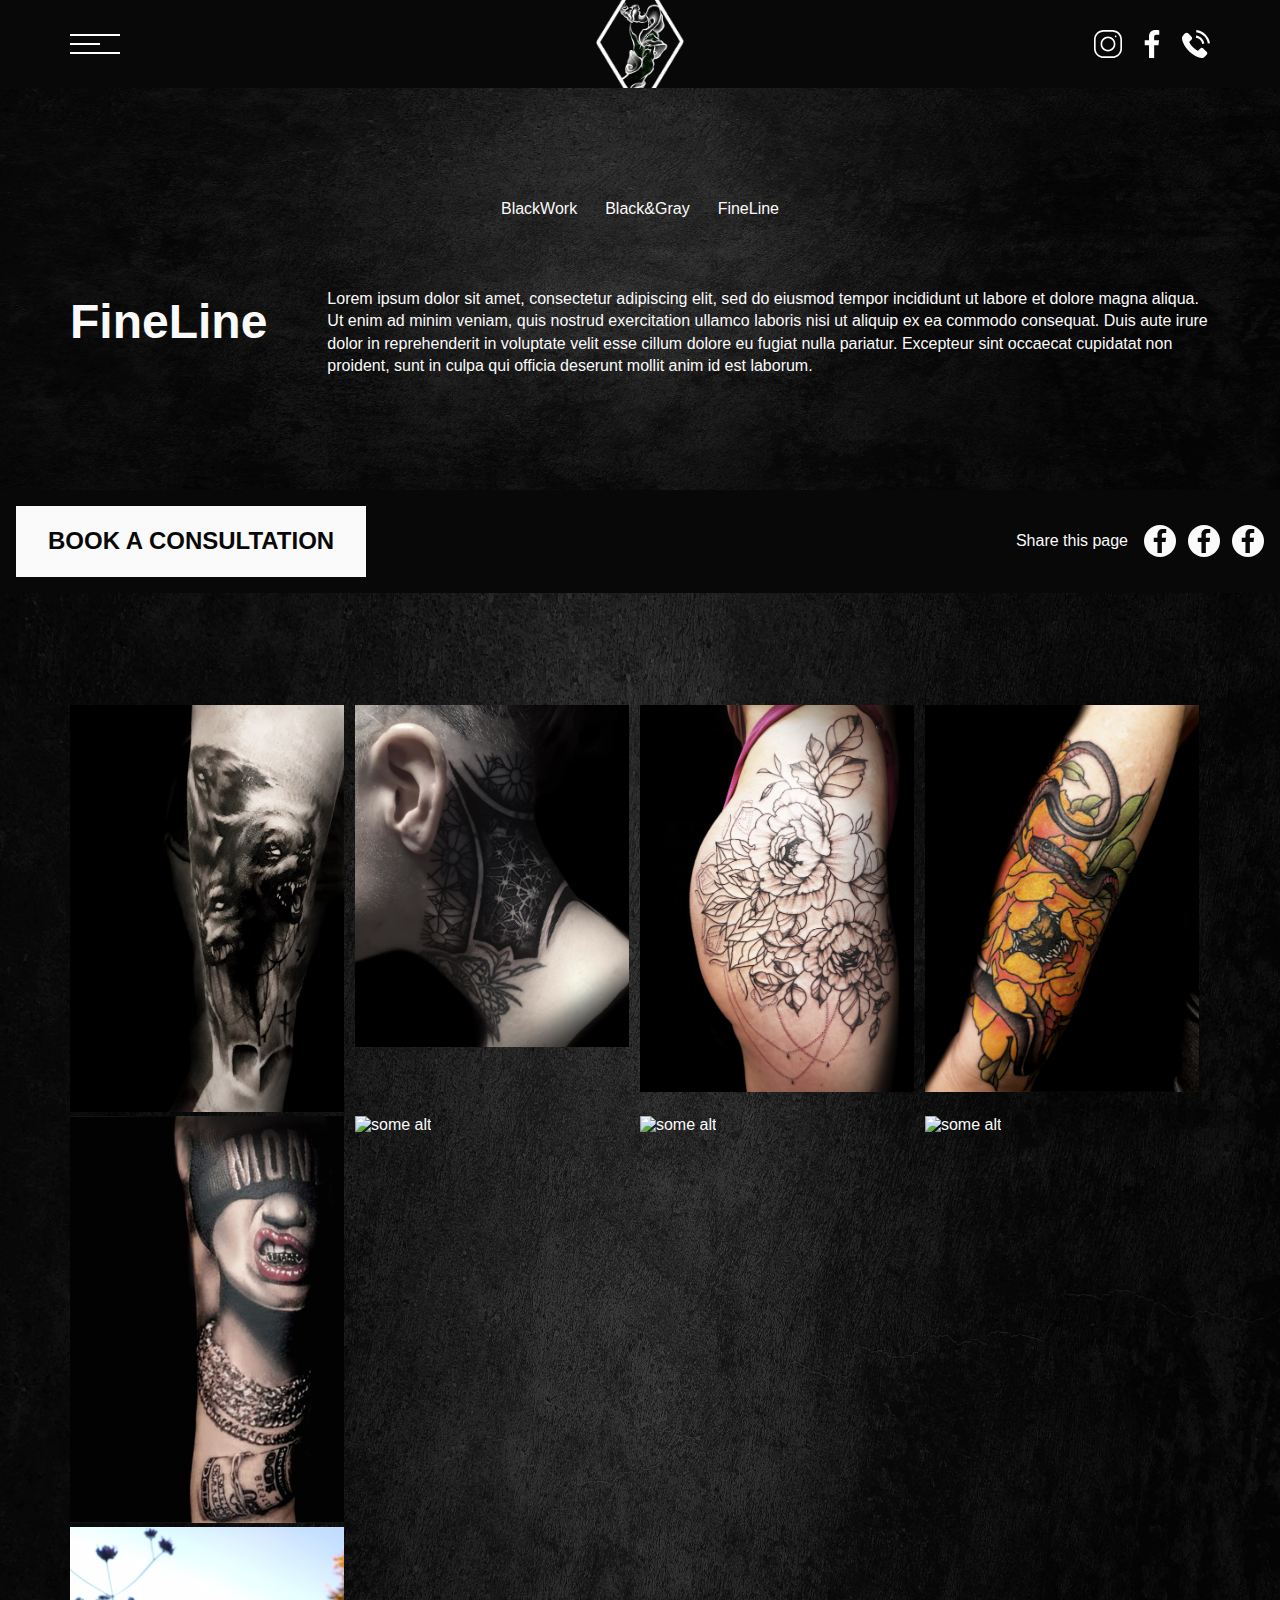
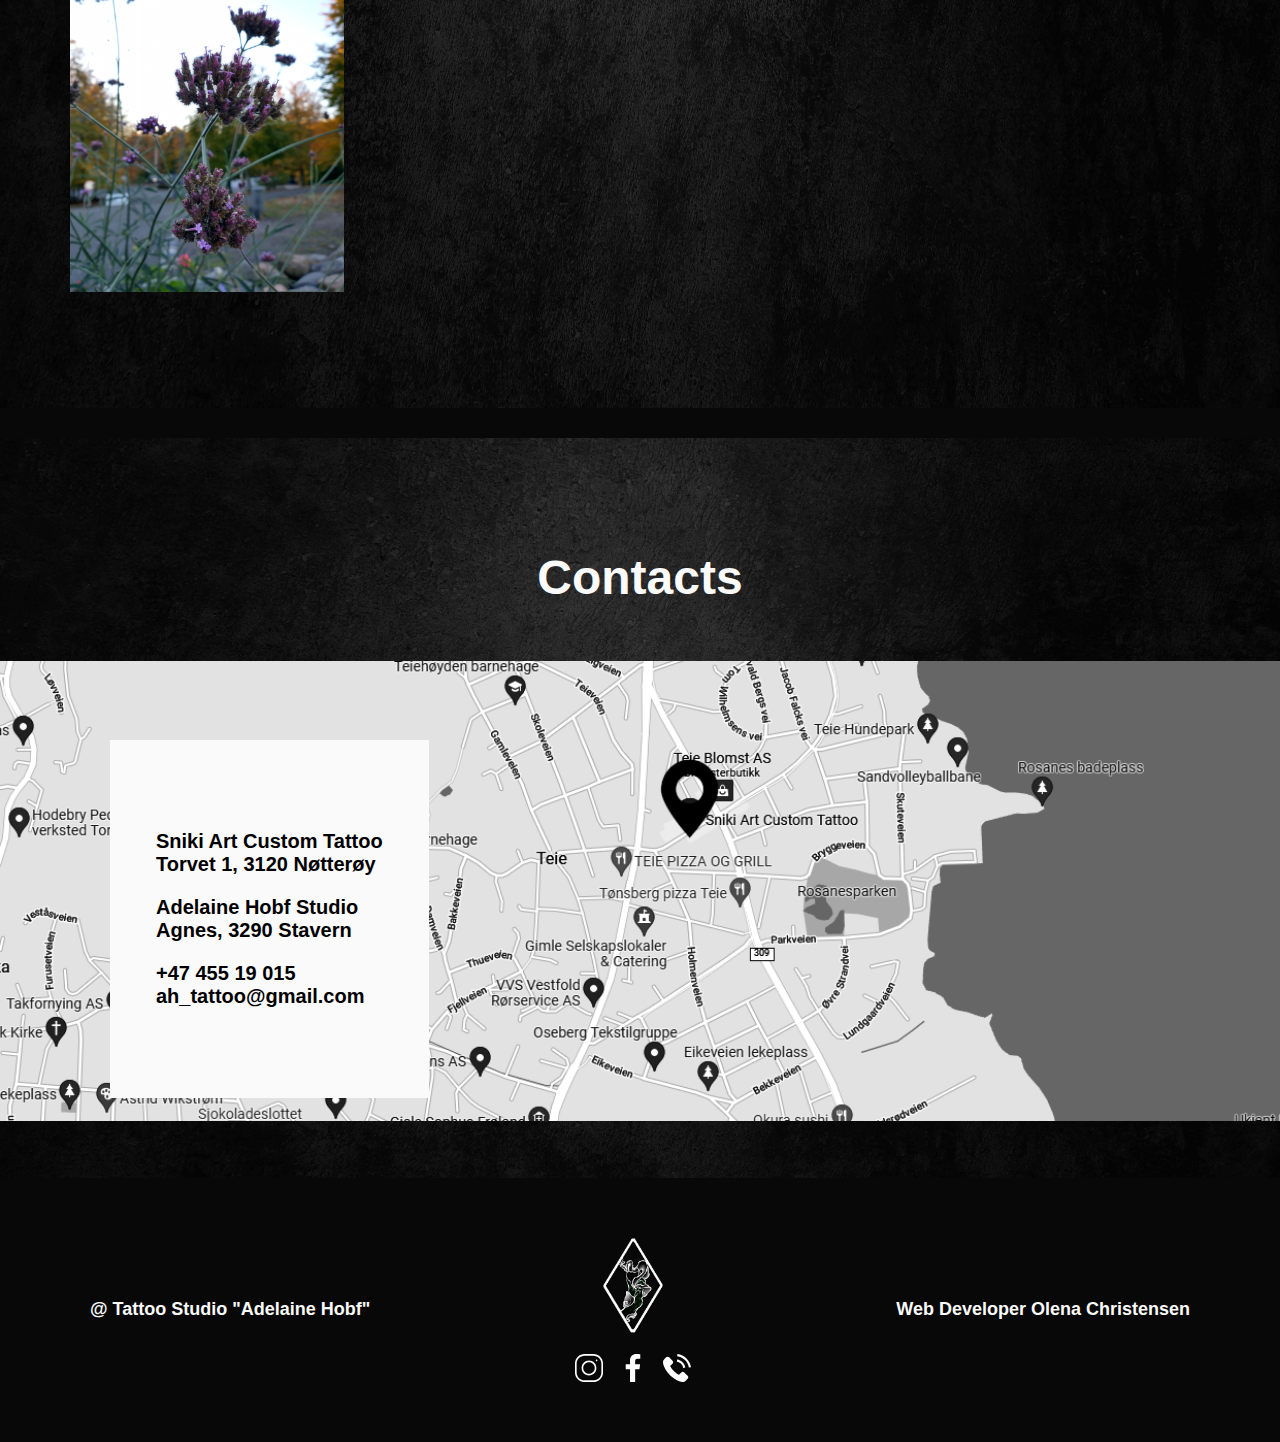
==== commit a0c4e752: "pictures for marathon" ====
--- a/markup/portfolio.html
+++ b/markup/portfolio.html
@@ -130,13 +130,16 @@
           <img src="../assets/img/gallery/realistic.jpg" alt="some alt">
         </li>
         <li class="gallery__item">
-          <img src="../assets/img/gallery/1.jpg" alt="some alt">
-        </li>
-        <li class="gallery__item">
-          <img src="../assets/img/gallery/1.jpg" alt="some alt">
-        </li>
-        <li class="gallery__item">
-          <img src="../assets/img/gallery/1.jpg" alt="some alt">
+          <img src="../assets/img/mySplash/red.jpg" alt="some alt">
+        </li>
+        <li class="gallery__item">
+          <img src="../assets/img/mySplash/green.jpg" alt="some alt">
+        </li>
+        <li class="gallery__item">
+          <img src="../assets/img/mySplash/gray.jpg" alt="some alt">
+        </li>
+        <li class="gallery__item">
+          <img src="../assets/img/mySplash/violet.jpg" alt="some alt">
         </li>
       </ul>
     </section>
